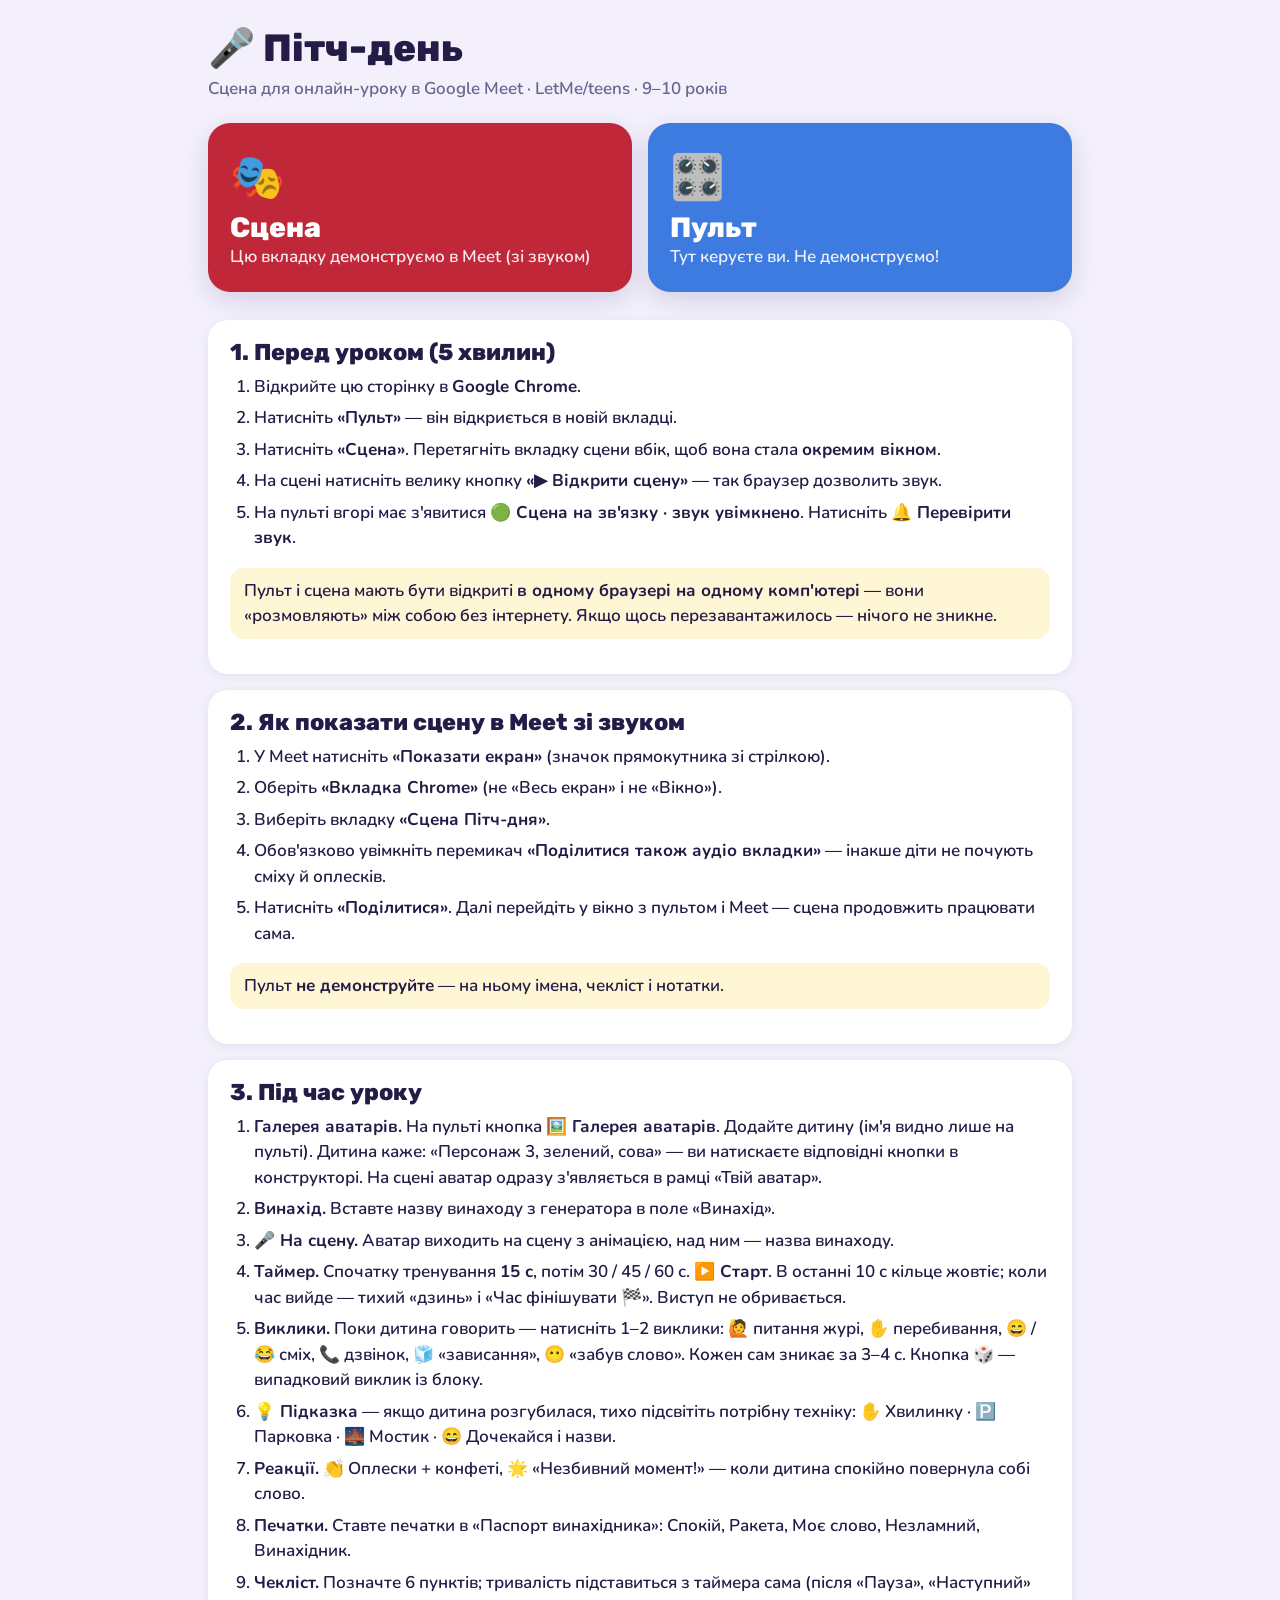
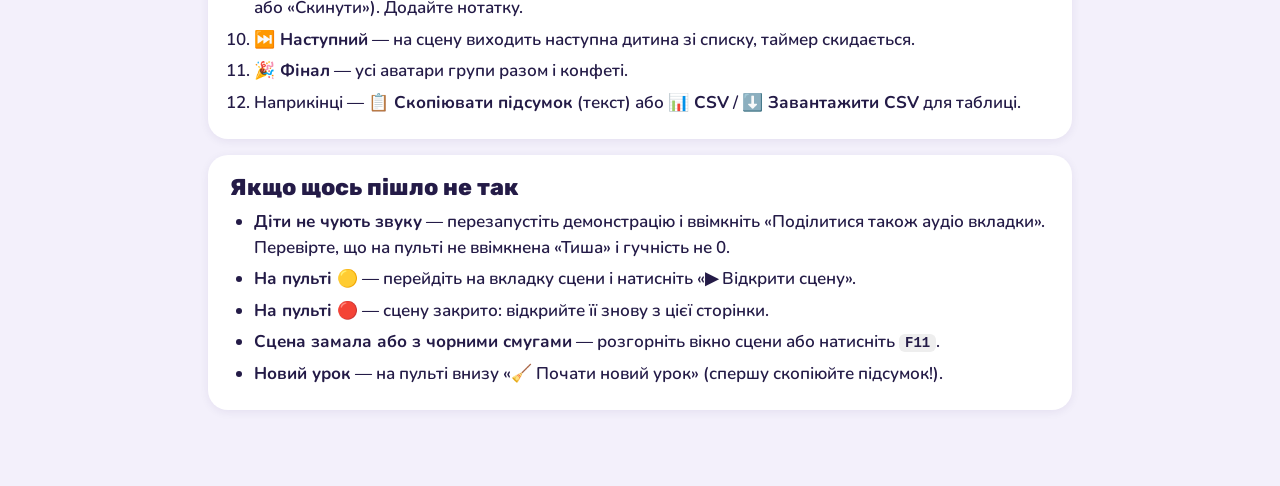
==== index.html @ d5d0b556 "Сцена Пітч-дня: сцена, пульт, аватари, звуки, інструкція Co-Authored-By: Claude Opus 5.5 <noreply@an" ====
<!doctype html>
<html lang="uk">
<head>
  <meta charset="utf-8">
  <meta name="viewport" content="width=device-width, initial-scale=1">
  <title>Пітч-день · LetMe/teens</title>
  <link href="https://fonts.googleapis.com/css2?family=Nunito:wght@600;800;900&family=Rubik:wght@700;800&display=swap" rel="stylesheet">
  <style>
    :root {
      --font-main: 'Nunito', 'Segoe UI', Arial, sans-serif;
      --font-title: 'Rubik', 'Nunito', Arial, sans-serif;
      --bg: #f3f0fb; --card: #fff; --text: #241b47; --muted: #6b6390;
      --stage: #c0283a; --pult: #3d7be0; --accent: #ffcf3f;
    }
    * { box-sizing: border-box; }
    body { margin: 0; background: var(--bg); color: var(--text); font: 600 17px/1.5 var(--font-main); }
    .wrap { max-width: 900px; margin: 0 auto; padding: 28px 18px 60px; }
    h1 { font: 800 38px/1.1 var(--font-title); margin: 0 0 6px; }
    .sub { color: var(--muted); margin: 0 0 22px; }
    .cards { display: grid; grid-template-columns: repeat(auto-fit, minmax(260px, 1fr)); gap: 16px; margin-bottom: 28px; }
    .card { display: block; text-decoration: none; color: #fff; border-radius: 22px; padding: 22px; box-shadow: 0 8px 24px rgba(40, 20, 100, .15); }
    .card b { display: block; font: 800 28px var(--font-title); }
    .card span { opacity: .9; }
    .card.stage { background: var(--stage); }
    .card.pult { background: var(--pult); }
    .card .e { font-size: 44px; }
    section { background: var(--card); border-radius: 20px; padding: 18px 22px; margin-bottom: 16px; box-shadow: 0 2px 10px rgba(40, 20, 100, .07); }
    h2 { font: 800 23px var(--font-title); margin: 0 0 8px; }
    ol, ul { padding-left: 24px; margin: 6px 0; }
    li { margin-bottom: 6px; }
    .note { background: #fff6d6; border-radius: 14px; padding: 10px 14px; }
    kbd { background: #eee; border-radius: 6px; padding: 1px 6px; font-size: 14px; }
  </style>
</head>
<body>
  <div class="wrap">
    <h1>🎤 Пітч-день</h1>
    <p class="sub">Сцена для онлайн-уроку в Google Meet · LetMe/teens · 9–10 років</p>

    <div class="cards">
      <a class="card stage" href="stage.html" target="_blank" rel="noopener"><div class="e">🎭</div><b>Сцена</b><span>Цю вкладку демонструємо в Meet (зі звуком)</span></a>
      <a class="card pult" href="pult.html" target="_blank" rel="noopener"><div class="e">🎛️</div><b>Пульт</b><span>Тут керуєте ви. Не демонструємо!</span></a>
    </div>

    <section>
      <h2>1. Перед уроком (5 хвилин)</h2>
      <ol>
        <li>Відкрийте цю сторінку в <b>Google Chrome</b>.</li>
        <li>Натисніть <b>«Пульт»</b> — він відкриється в новій вкладці.</li>
        <li>Натисніть <b>«Сцена»</b>. Перетягніть вкладку сцени вбік, щоб вона стала <b>окремим вікном</b>.</li>
        <li>На сцені натисніть велику кнопку <b>«▶ Відкрити сцену»</b> — так браузер дозволить звук.</li>
        <li>На пульті вгорі має з'явитися <b>🟢 Сцена на зв'язку · звук увімкнено</b>. Натисніть <b>🔔 Перевірити звук</b>.</li>
      </ol>
      <p class="note">Пульт і сцена мають бути відкриті <b>в одному браузері на одному комп'ютері</b> — вони «розмовляють» між собою без інтернету. Якщо щось перезавантажилось — нічого не зникне.</p>
    </section>

    <section>
      <h2>2. Як показати сцену в Meet зі звуком</h2>
      <ol>
        <li>У Meet натисніть <b>«Показати екран»</b> (значок прямокутника зі стрілкою).</li>
        <li>Оберіть <b>«Вкладка Chrome»</b> (не «Весь екран» і не «Вікно»).</li>
        <li>Виберіть вкладку <b>«Сцена Пітч-дня»</b>.</li>
        <li>Обов'язково увімкніть перемикач <b>«Поділитися також аудіо вкладки»</b> — інакше діти не почують сміху й оплесків.</li>
        <li>Натисніть <b>«Поділитися»</b>. Далі перейдіть у вікно з пультом і Meet — сцена продовжить працювати сама.</li>
      </ol>
      <p class="note">Пульт <b>не демонструйте</b> — на ньому імена, чекліст і нотатки.</p>
    </section>

    <section>
      <h2>3. Під час уроку</h2>
      <ol>
        <li><b>Галерея аватарів.</b> На пульті кнопка <b>🖼️ Галерея аватарів</b>. Додайте дитину (ім'я видно лише на пульті). Дитина каже: «Персонаж 3, зелений, сова» — ви натискаєте відповідні кнопки в конструкторі. На сцені аватар одразу з'являється в рамці «Твій аватар».</li>
        <li><b>Винахід.</b> Вставте назву винаходу з генератора в поле «Винахід».</li>
        <li><b>🎤 На сцену.</b> Аватар виходить на сцену з анімацією, над ним — назва винаходу.</li>
        <li><b>Таймер.</b> Спочатку тренування <b>15 с</b>, потім 30 / 45 / 60 с. <b>▶️ Старт</b>. В останні 10 с кільце жовтіє; коли час вийде — тихий «дзинь» і «Час фінішувати 🏁». Виступ не обривається.</li>
        <li><b>Виклики.</b> Поки дитина говорить — натисніть 1–2 виклики: 🙋 питання журі, ✋ перебивання, 😄 / 😂 сміх, 📞 дзвінок, 🧊 «зависання», 😶 «забув слово». Кожен сам зникає за 3–4 с. Кнопка 🎲 — випадковий виклик із блоку.</li>
        <li><b>💡 Підказка</b> — якщо дитина розгубилася, тихо підсвітіть потрібну техніку: ✋ Хвилинку · 🅿️ Парковка · 🌉 Мостик · 😄 Дочекайся і назви.</li>
        <li><b>Реакції.</b> 👏 Оплески + конфеті, 🌟 «Незбивний момент!» — коли дитина спокійно повернула собі слово.</li>
        <li><b>Печатки.</b> Ставте печатки в «Паспорт винахідника»: Спокій, Ракета, Моє слово, Незламний, Винахідник.</li>
        <li><b>Чекліст.</b> Позначте 6 пунктів; тривалість підставиться з таймера сама (після «Пауза», «Наступний» або «Скинути»). Додайте нотатку.</li>
        <li><b>⏭️ Наступний</b> — на сцену виходить наступна дитина зі списку, таймер скидається.</li>
        <li><b>🎉 Фінал</b> — усі аватари групи разом і конфеті.</li>
        <li>Наприкінці — <b>📋 Скопіювати підсумок</b> (текст) або <b>📊 CSV</b> / <b>⬇️ Завантажити CSV</b> для таблиці.</li>
      </ol>
    </section>

    <section>
      <h2>Якщо щось пішло не так</h2>
      <ul>
        <li><b>Діти не чують звуку</b> — перезапустіть демонстрацію і ввімкніть «Поділитися також аудіо вкладки». Перевірте, що на пульті не ввімкнена «Тиша» і гучність не 0.</li>
        <li><b>На пульті 🟡</b> — перейдіть на вкладку сцени і натисніть «▶ Відкрити сцену».</li>
        <li><b>На пульті 🔴</b> — сцену закрито: відкрийте її знову з цієї сторінки.</li>
        <li><b>Сцена замала або з чорними смугами</b> — розгорніть вікно сцени або натисніть <kbd>F11</kbd>.</li>
        <li><b>Новий урок</b> — на пульті внизу «🧹 Почати новий урок» (спершу скопіюйте підсумок!).</li>
      </ul>
    </section>
  </div>
</body>
</html>
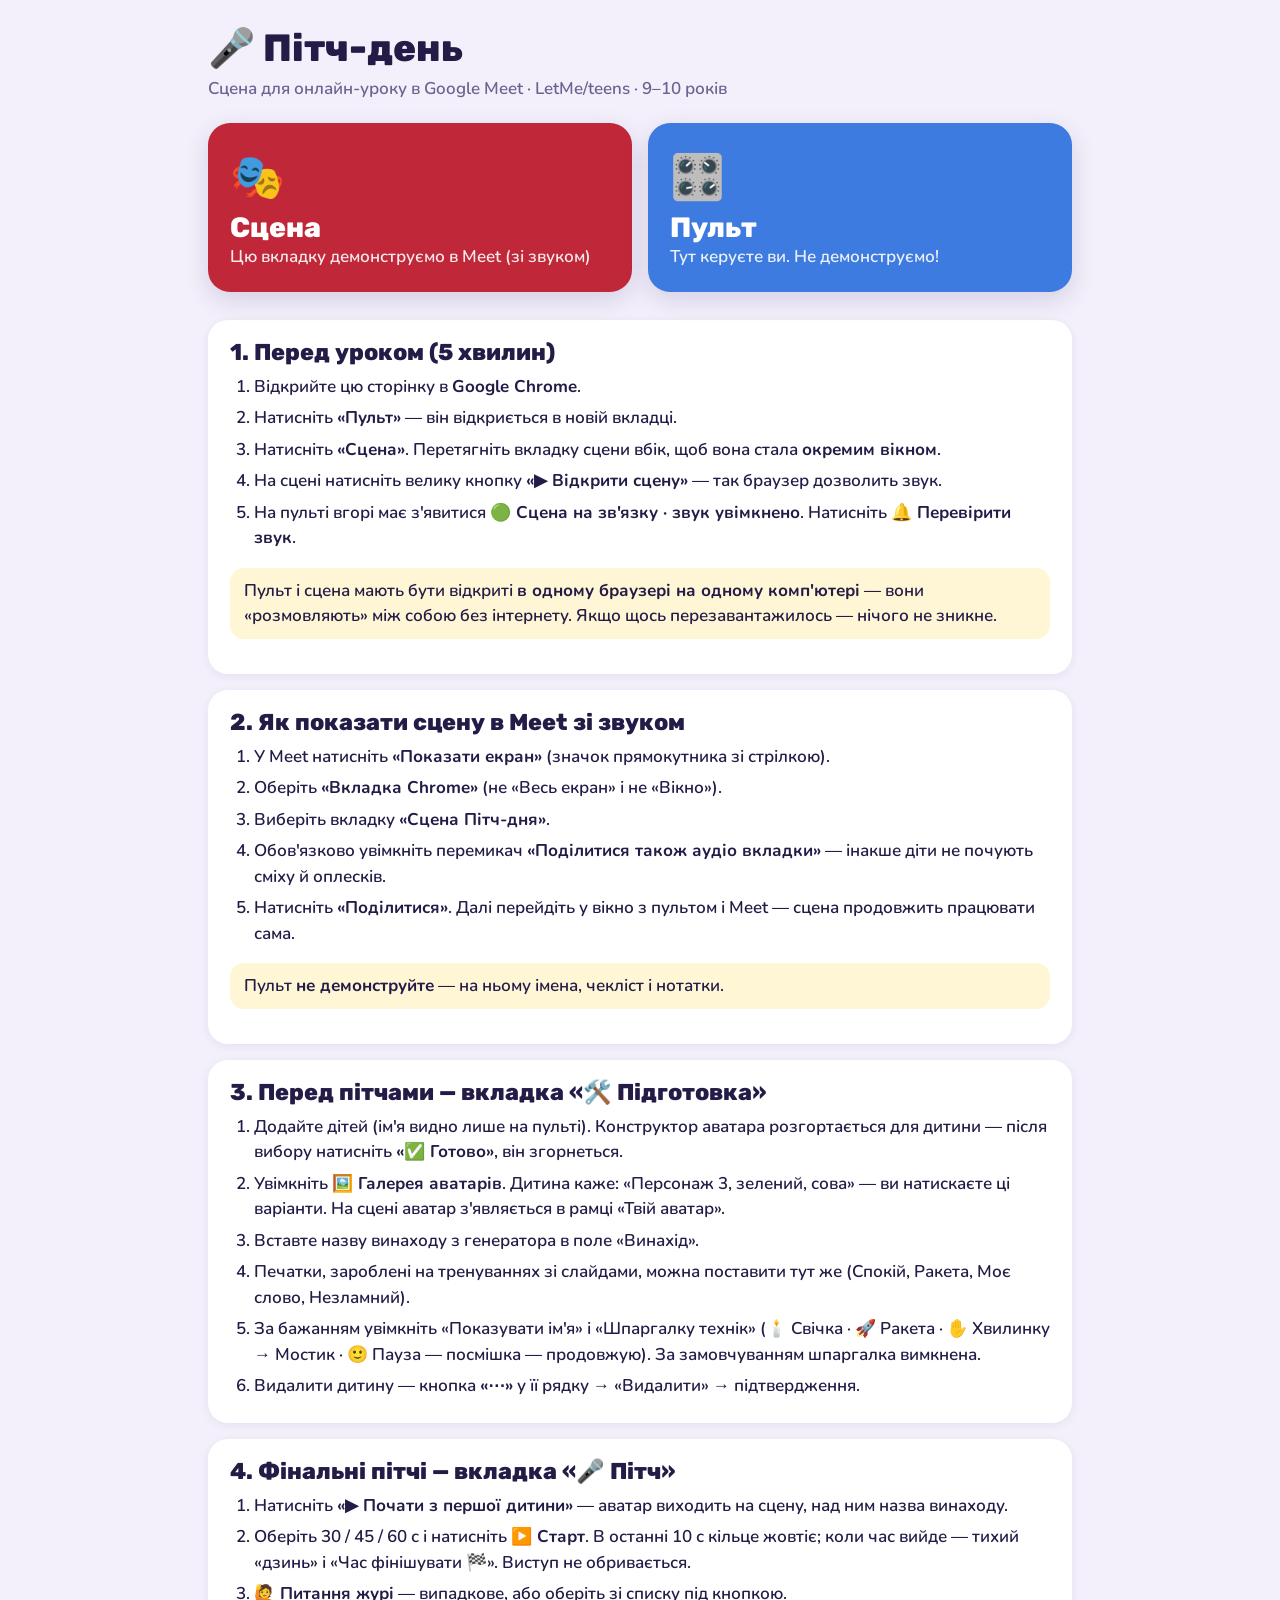
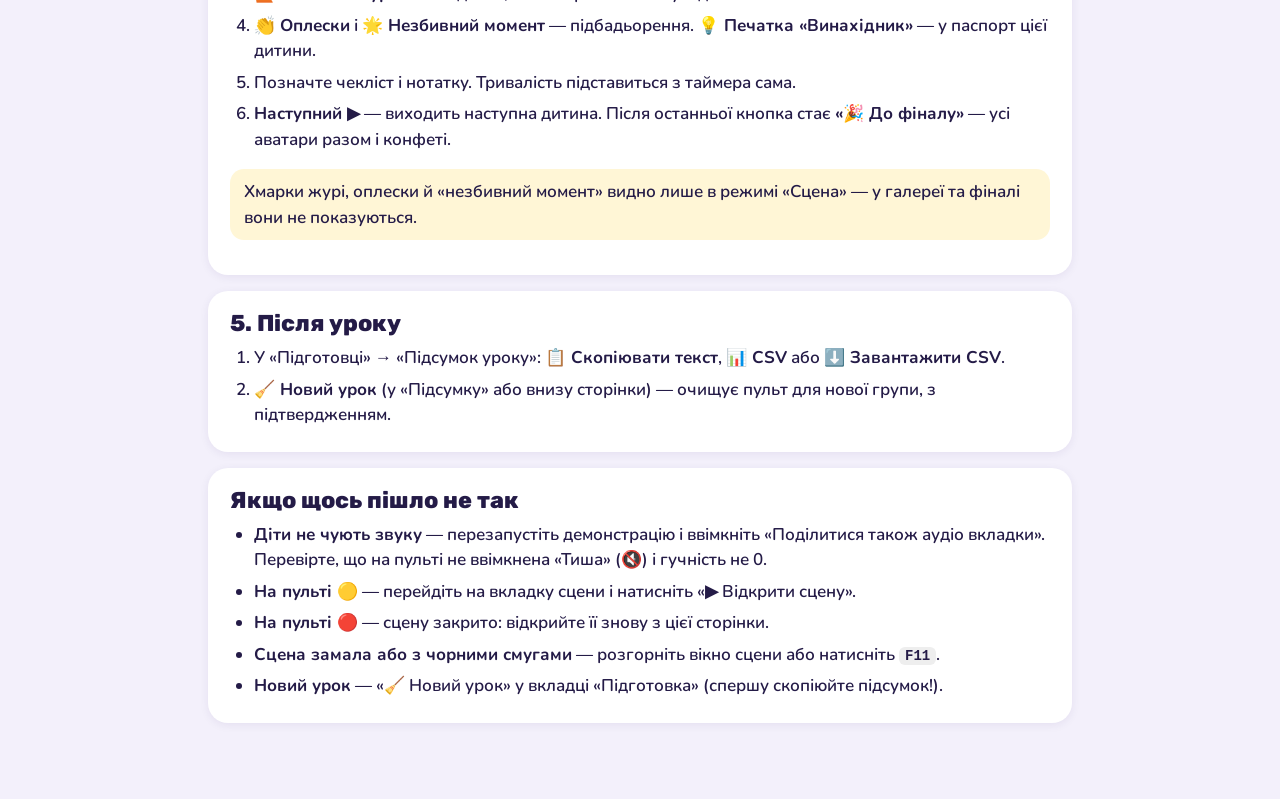
==== commit c6c9071b: "Пульт: вкладки «Підготовка» і «Пітч», сцена лише для фінальних пітчів - Пульт розділено на «Підготов" ====
--- a/index.html
+++ b/index.html
@@ -67,31 +67,46 @@
     </section>
 
     <section>
-      <h2>3. Під час уроку</h2>
+      <h2>3. Перед пітчами — вкладка «🛠️ Підготовка»</h2>
       <ol>
-        <li><b>Галерея аватарів.</b> На пульті кнопка <b>🖼️ Галерея аватарів</b>. Додайте дитину (ім'я видно лише на пульті). Дитина каже: «Персонаж 3, зелений, сова» — ви натискаєте відповідні кнопки в конструкторі. На сцені аватар одразу з'являється в рамці «Твій аватар».</li>
-        <li><b>Винахід.</b> Вставте назву винаходу з генератора в поле «Винахід».</li>
-        <li><b>🎤 На сцену.</b> Аватар виходить на сцену з анімацією, над ним — назва винаходу.</li>
-        <li><b>Таймер.</b> Спочатку тренування <b>15 с</b>, потім 30 / 45 / 60 с. <b>▶️ Старт</b>. В останні 10 с кільце жовтіє; коли час вийде — тихий «дзинь» і «Час фінішувати 🏁». Виступ не обривається.</li>
-        <li><b>Виклики.</b> Поки дитина говорить — натисніть 1–2 виклики: 🙋 питання журі, ✋ перебивання, 😄 / 😂 сміх, 📞 дзвінок, 🧊 «зависання», 😶 «забув слово». Кожен сам зникає за 3–4 с. Кнопка 🎲 — випадковий виклик із блоку.</li>
-        <li><b>💡 Підказка</b> — якщо дитина розгубилася, тихо підсвітіть потрібну техніку: ✋ Хвилинку · 🅿️ Парковка · 🌉 Мостик · 😄 Дочекайся і назви.</li>
-        <li><b>Реакції.</b> 👏 Оплески + конфеті, 🌟 «Незбивний момент!» — коли дитина спокійно повернула собі слово.</li>
-        <li><b>Печатки.</b> Ставте печатки в «Паспорт винахідника»: Спокій, Ракета, Моє слово, Незламний, Винахідник.</li>
-        <li><b>Чекліст.</b> Позначте 6 пунктів; тривалість підставиться з таймера сама (після «Пауза», «Наступний» або «Скинути»). Додайте нотатку.</li>
-        <li><b>⏭️ Наступний</b> — на сцену виходить наступна дитина зі списку, таймер скидається.</li>
-        <li><b>🎉 Фінал</b> — усі аватари групи разом і конфеті.</li>
-        <li>Наприкінці — <b>📋 Скопіювати підсумок</b> (текст) або <b>📊 CSV</b> / <b>⬇️ Завантажити CSV</b> для таблиці.</li>
+        <li>Додайте дітей (ім'я видно лише на пульті). Конструктор аватара розгортається для дитини — після вибору натисніть <b>«✅ Готово»</b>, він згорнеться.</li>
+        <li>Увімкніть <b>🖼️ Галерея аватарів</b>. Дитина каже: «Персонаж 3, зелений, сова» — ви натискаєте ці варіанти. На сцені аватар з'являється в рамці «Твій аватар».</li>
+        <li>Вставте назву винаходу з генератора в поле «Винахід».</li>
+        <li>Печатки, зароблені на тренуваннях зі слайдами, можна поставити тут же (Спокій, Ракета, Моє слово, Незламний).</li>
+        <li>За бажанням увімкніть «Показувати ім'я» і «Шпаргалку технік» (🕯️ Свічка · 🚀 Ракета · ✋ Хвилинку → Мостик · 🙂 Пауза — посмішка — продовжую). За замовчуванням шпаргалка вимкнена.</li>
+        <li>Видалити дитину — кнопка <b>«⋯»</b> у її рядку → «Видалити» → підтвердження.</li>
+      </ol>
+    </section>
+
+    <section>
+      <h2>4. Фінальні пітчі — вкладка «🎤 Пітч»</h2>
+      <ol>
+        <li>Натисніть <b>«▶ Почати з першої дитини»</b> — аватар виходить на сцену, над ним назва винаходу.</li>
+        <li>Оберіть 30 / 45 / 60 с і натисніть <b>▶️ Старт</b>. В останні 10 с кільце жовтіє; коли час вийде — тихий «дзинь» і «Час фінішувати 🏁». Виступ не обривається.</li>
+        <li><b>🙋 Питання журі</b> — випадкове, або оберіть зі списку під кнопкою.</li>
+        <li><b>👏 Оплески</b> і <b>🌟 Незбивний момент</b> — підбадьорення. <b>💡 Печатка «Винахідник»</b> — у паспорт цієї дитини.</li>
+        <li>Позначте чекліст і нотатку. Тривалість підставиться з таймера сама.</li>
+        <li><b>Наступний ▶</b> — виходить наступна дитина. Після останньої кнопка стає <b>«🎉 До фіналу»</b> — усі аватари разом і конфеті.</li>
+      </ol>
+      <p class="note">Хмарки журі, оплески й «незбивний момент» видно лише в режимі «Сцена» — у галереї та фіналі вони не показуються.</p>
+    </section>
+
+    <section>
+      <h2>5. Після уроку</h2>
+      <ol>
+        <li>У «Підготовці» → «Підсумок уроку»: <b>📋 Скопіювати текст</b>, <b>📊 CSV</b> або <b>⬇️ Завантажити CSV</b>.</li>
+        <li><b>🧹 Новий урок</b> (у «Підсумку» або внизу сторінки) — очищує пульт для нової групи, з підтвердженням.</li>
       </ol>
     </section>
 
     <section>
       <h2>Якщо щось пішло не так</h2>
       <ul>
-        <li><b>Діти не чують звуку</b> — перезапустіть демонстрацію і ввімкніть «Поділитися також аудіо вкладки». Перевірте, що на пульті не ввімкнена «Тиша» і гучність не 0.</li>
+        <li><b>Діти не чують звуку</b> — перезапустіть демонстрацію і ввімкніть «Поділитися також аудіо вкладки». Перевірте, що на пульті не ввімкнена «Тиша» (🔇) і гучність не 0.</li>
         <li><b>На пульті 🟡</b> — перейдіть на вкладку сцени і натисніть «▶ Відкрити сцену».</li>
         <li><b>На пульті 🔴</b> — сцену закрито: відкрийте її знову з цієї сторінки.</li>
         <li><b>Сцена замала або з чорними смугами</b> — розгорніть вікно сцени або натисніть <kbd>F11</kbd>.</li>
-        <li><b>Новий урок</b> — на пульті внизу «🧹 Почати новий урок» (спершу скопіюйте підсумок!).</li>
+        <li><b>Новий урок</b> — «🧹 Новий урок» у вкладці «Підготовка» (спершу скопіюйте підсумок!).</li>
       </ul>
     </section>
   </div>
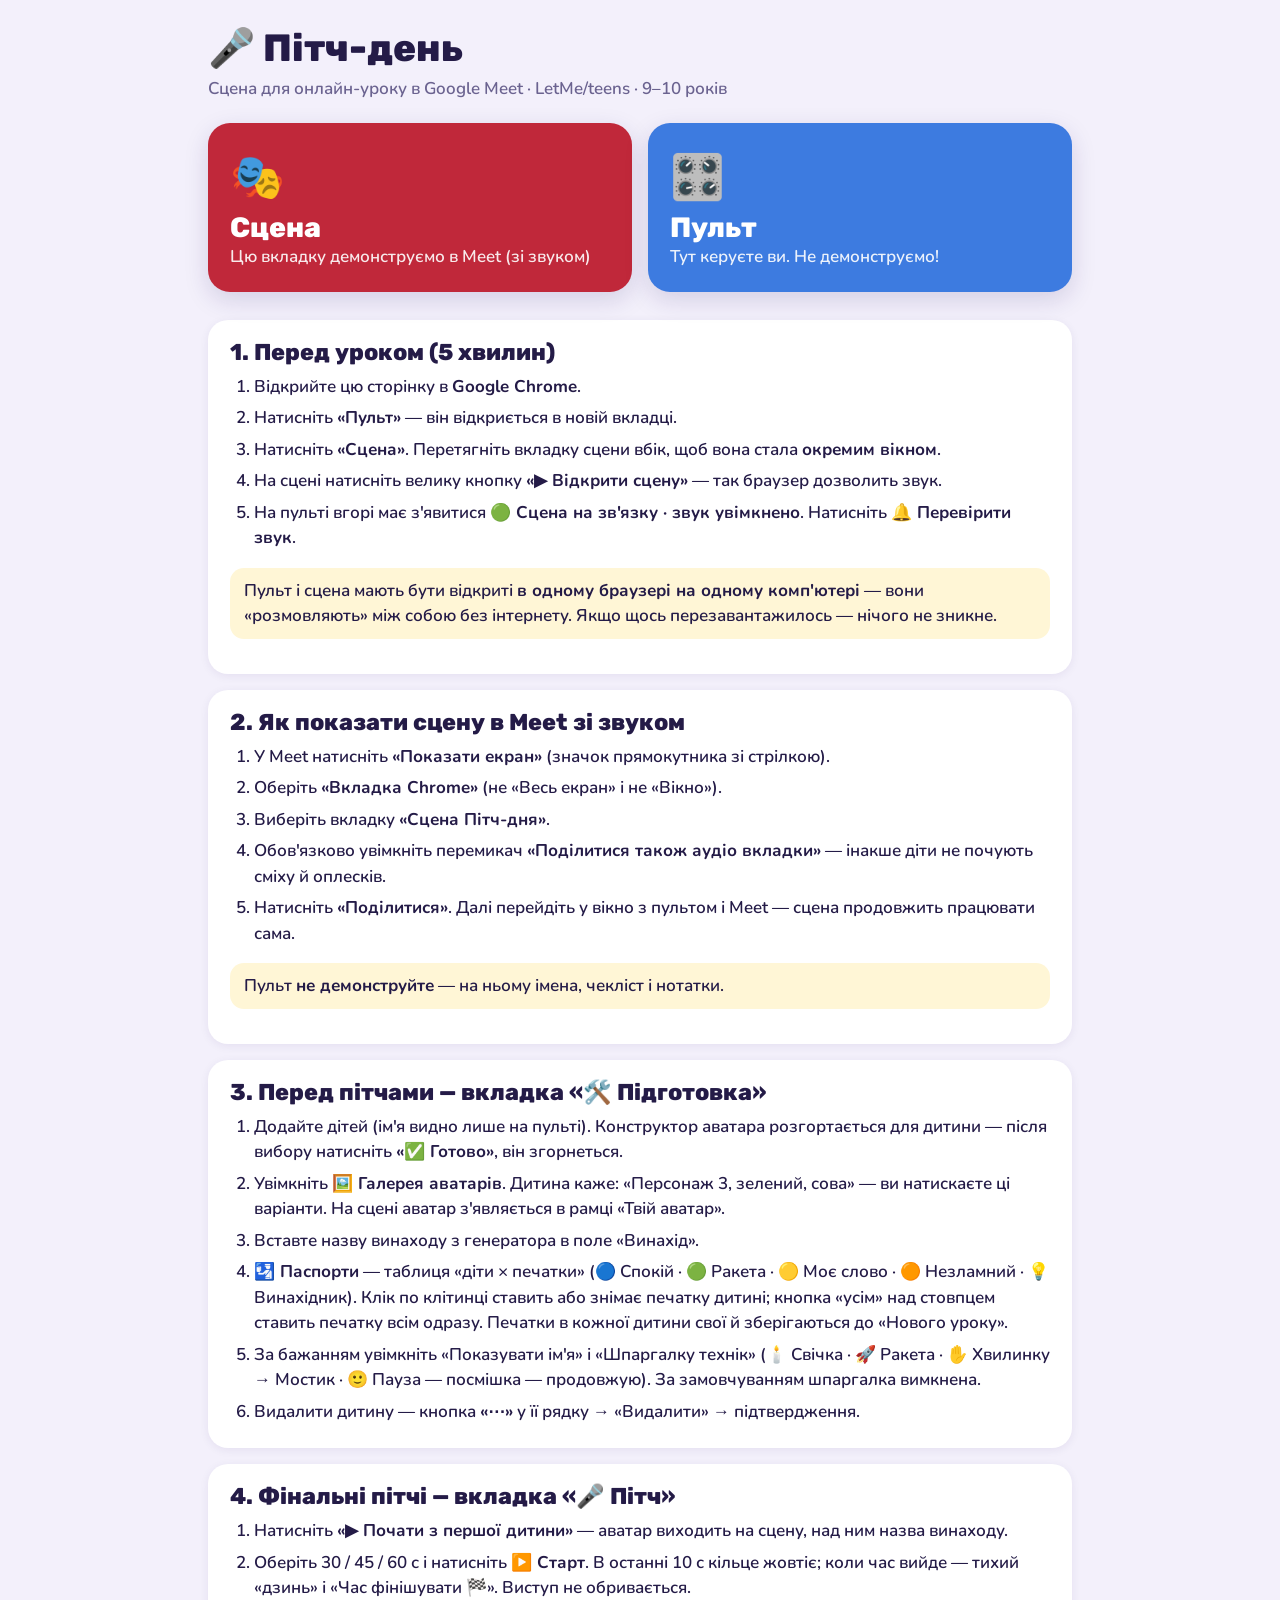
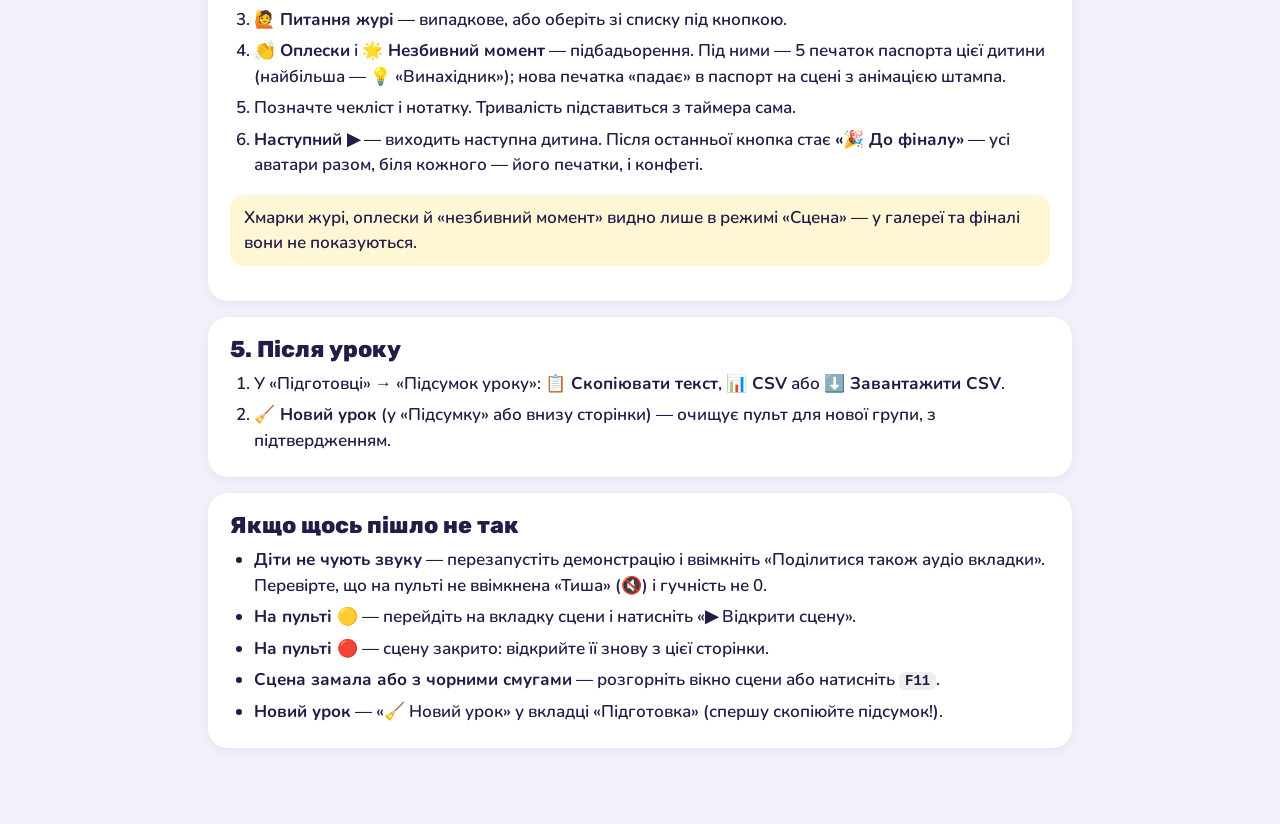
==== commit 313a152b: "Особисті печатки паспорта для кожної дитини - Печатки: 🔵 Спокій · 🟢 Ракета · 🟡 Моє слово · 🟠 Незламн" ====
--- a/index.html
+++ b/index.html
@@ -72,7 +72,7 @@
         <li>Додайте дітей (ім'я видно лише на пульті). Конструктор аватара розгортається для дитини — після вибору натисніть <b>«✅ Готово»</b>, він згорнеться.</li>
         <li>Увімкніть <b>🖼️ Галерея аватарів</b>. Дитина каже: «Персонаж 3, зелений, сова» — ви натискаєте ці варіанти. На сцені аватар з'являється в рамці «Твій аватар».</li>
         <li>Вставте назву винаходу з генератора в поле «Винахід».</li>
-        <li>Печатки, зароблені на тренуваннях зі слайдами, можна поставити тут же (Спокій, Ракета, Моє слово, Незламний).</li>
+        <li><b>🛂 Паспорти</b> — таблиця «діти × печатки» (🔵 Спокій · 🟢 Ракета · 🟡 Моє слово · 🟠 Незламний · 💡 Винахідник). Клік по клітинці ставить або знімає печатку дитині; кнопка «усім» над стовпцем ставить печатку всім одразу. Печатки в кожної дитини свої й зберігаються до «Нового уроку».</li>
         <li>За бажанням увімкніть «Показувати ім'я» і «Шпаргалку технік» (🕯️ Свічка · 🚀 Ракета · ✋ Хвилинку → Мостик · 🙂 Пауза — посмішка — продовжую). За замовчуванням шпаргалка вимкнена.</li>
         <li>Видалити дитину — кнопка <b>«⋯»</b> у її рядку → «Видалити» → підтвердження.</li>
       </ol>
@@ -84,9 +84,9 @@
         <li>Натисніть <b>«▶ Почати з першої дитини»</b> — аватар виходить на сцену, над ним назва винаходу.</li>
         <li>Оберіть 30 / 45 / 60 с і натисніть <b>▶️ Старт</b>. В останні 10 с кільце жовтіє; коли час вийде — тихий «дзинь» і «Час фінішувати 🏁». Виступ не обривається.</li>
         <li><b>🙋 Питання журі</b> — випадкове, або оберіть зі списку під кнопкою.</li>
-        <li><b>👏 Оплески</b> і <b>🌟 Незбивний момент</b> — підбадьорення. <b>💡 Печатка «Винахідник»</b> — у паспорт цієї дитини.</li>
+        <li><b>👏 Оплески</b> і <b>🌟 Незбивний момент</b> — підбадьорення. Під ними — 5 печаток паспорта цієї дитини (найбільша — 💡 «Винахідник»); нова печатка «падає» в паспорт на сцені з анімацією штампа.</li>
         <li>Позначте чекліст і нотатку. Тривалість підставиться з таймера сама.</li>
-        <li><b>Наступний ▶</b> — виходить наступна дитина. Після останньої кнопка стає <b>«🎉 До фіналу»</b> — усі аватари разом і конфеті.</li>
+        <li><b>Наступний ▶</b> — виходить наступна дитина. Після останньої кнопка стає <b>«🎉 До фіналу»</b> — усі аватари разом, біля кожного — його печатки, і конфеті.</li>
       </ol>
       <p class="note">Хмарки журі, оплески й «незбивний момент» видно лише в режимі «Сцена» — у галереї та фіналі вони не показуються.</p>
     </section>
